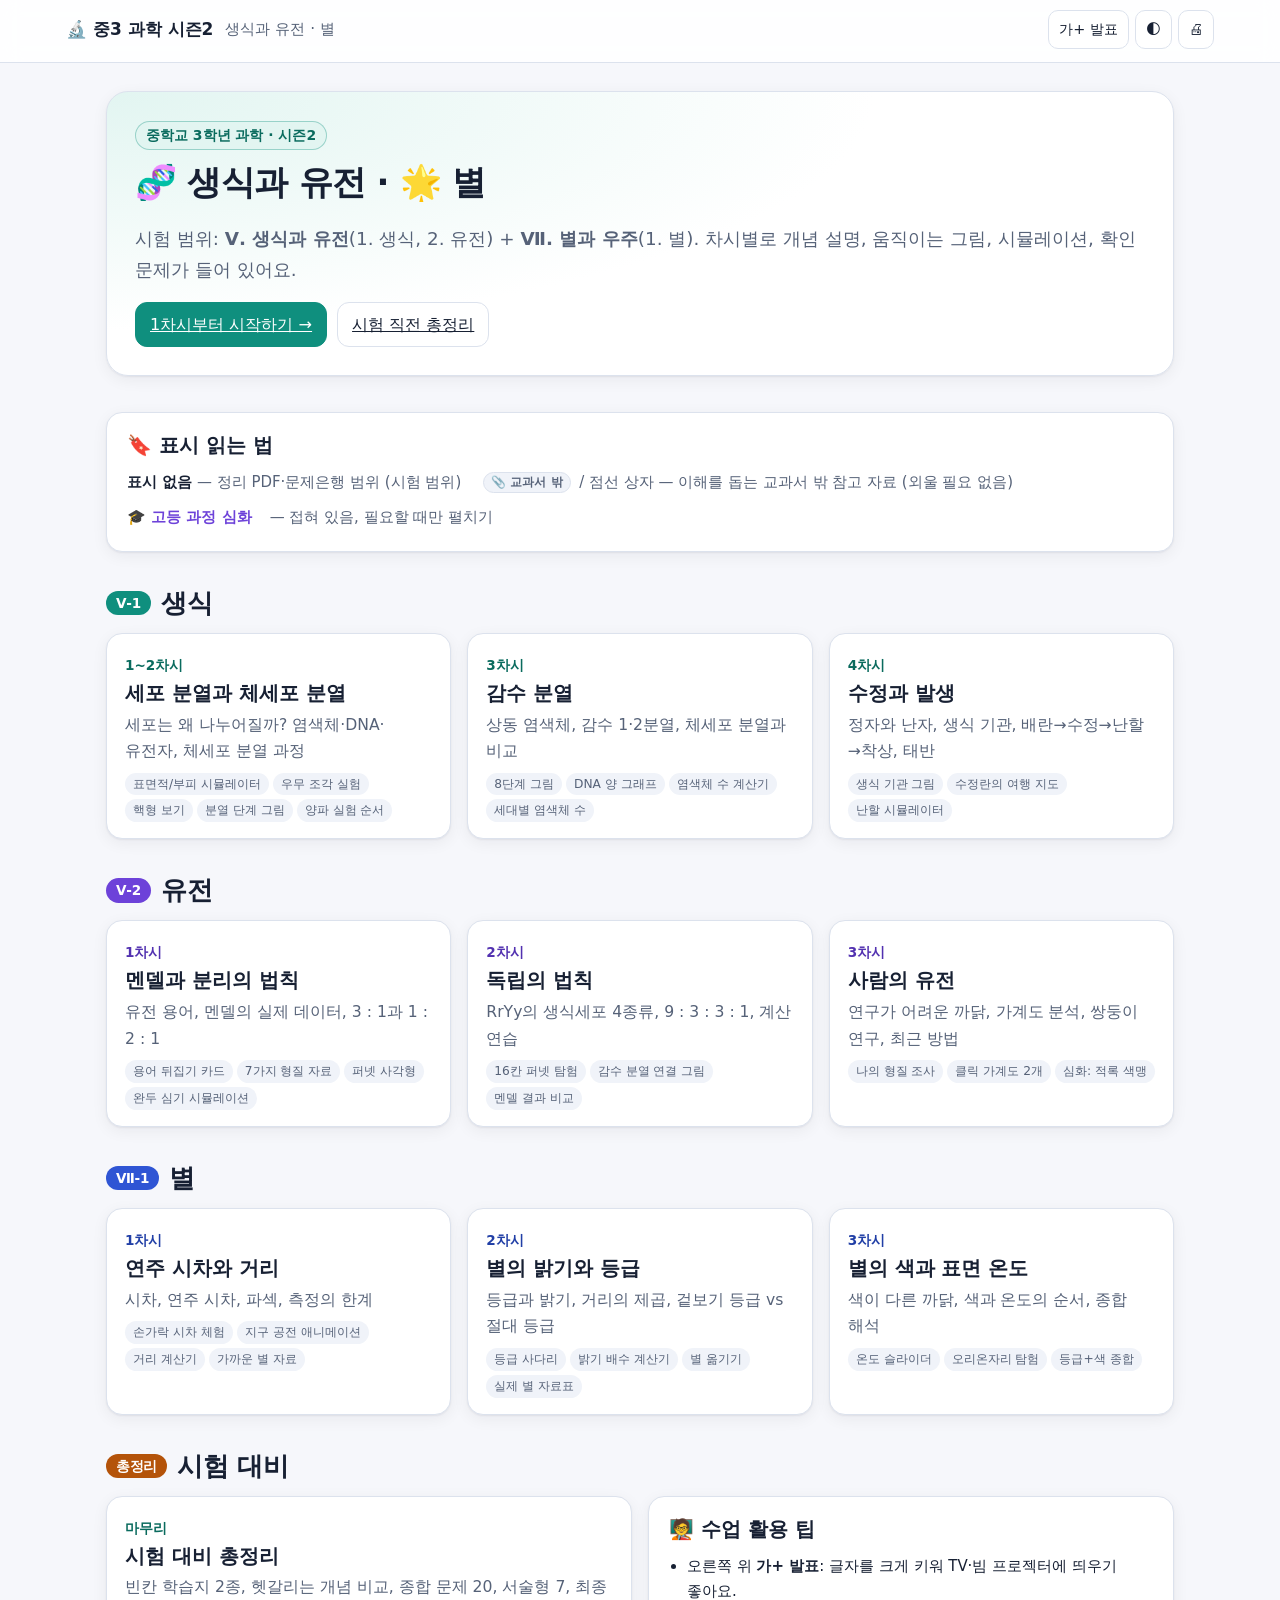
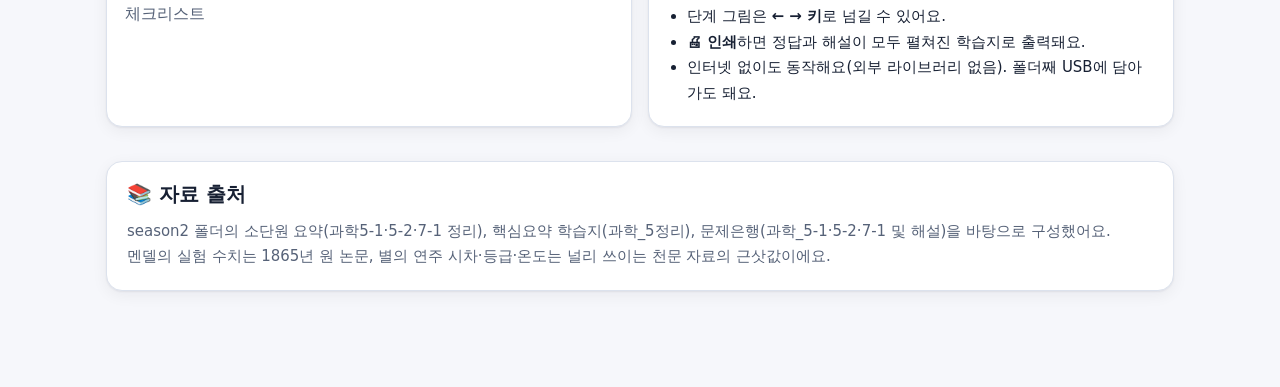
==== index.html @ 9b094c7b "중3 과학 시즌2 수업 자료: 생식과 유전, 별 Co-Authored-By: Claude Opus 5.5 <noreply@anthropic.com>" ====
<!doctype html>
<html lang="ko">
<head>
<meta charset="utf-8">
<meta name="viewport" content="width=device-width, initial-scale=1">
<title>중3 과학 시즌2</title>
<link rel="stylesheet" href="assets/style.css">
<script src="assets/common.js"></script>
<style>
  .hub { max-width: 1100px; margin: 0 auto; padding: 28px 16px 80px; }
  .unit-block { margin-bottom: 34px; }
  .unit-block > h2 { display: flex; align-items: center; gap: 10px; }
  .unit-block > h2 .tag { font-size: .8rem; padding: 3px 10px; border-radius: 99px; color: #fff; }
  .g-repro .unit-card .n { color: #0a6b5e; } .g-repro .tag { background: #0f8f7e; }
  .g-gene .unit-card .n { color: #5231b0; } .g-gene .tag { background: #6d42d9; }
  .g-star .unit-card .n { color: #213fa6; } .g-star .tag { background: #2f55d4; }
  .g-rev .tag { background: #b45309; }
  .unit-card .acts { margin-top: 8px; display: flex; flex-wrap: wrap; gap: 4px; }
  .unit-card .acts span { font-size: .72rem; padding: 1px 8px; border-radius: 99px; background: var(--surface-2); color: var(--muted); }
</style>
</head>
<body class="unit-repro">
<div class="hub">

<div class="hero">
  <span class="unit">중학교 3학년 과학 · 시즌2</span>
  <h1>🧬 생식과 유전 · 🌟 별</h1>
  <p class="lead">시험 범위: <b>Ⅴ. 생식과 유전</b>(1. 생식, 2. 유전) + <b>Ⅶ. 별과 우주</b>(1. 별). 차시별로 개념 설명, 움직이는 그림, 시뮬레이션, 확인 문제가 들어 있어요.</p>
  <div class="row">
    <a class="btn primary" href="01-cell-division.html">1차시부터 시작하기 →</a>
    <a class="btn" href="10-review.html">시험 직전 총정리</a>
  </div>
</div>

<div class="card" style="margin-bottom:34px">
  <h3>🔖 표시 읽는 법</h3>
  <div class="mark-legend">
    <span><b style="color:var(--text)">표시 없음</b> — 정리 PDF·문제은행 범위 (시험 범위)</span>
    <span><span class="xtag"></span> / 점선 상자 — 이해를 돕는 교과서 밖 참고 자료 (외울 필요 없음)</span>
    <span style="color:var(--violet);font-weight:700">🎓 고등 과정 심화</span> — 접혀 있음, 필요할 때만 펼치기
  </div>
</div>

<div class="unit-block g-repro">
  <h2><span class="tag">Ⅴ-1</span> 생식</h2>
  <div class="grid-3">
    <a class="unit-card" href="01-cell-division.html"><span class="n">1~2차시</span><h3>세포 분열과 체세포 분열</h3><p>세포는 왜 나누어질까? 염색체·DNA·유전자, 체세포 분열 과정</p><div class="acts"><span>표면적/부피 시뮬레이터</span><span>우무 조각 실험</span><span>핵형 보기</span><span>분열 단계 그림</span><span>양파 실험 순서</span></div></a>
    <a class="unit-card" href="02-meiosis.html"><span class="n">3차시</span><h3>감수 분열</h3><p>상동 염색체, 감수 1·2분열, 체세포 분열과 비교</p><div class="acts"><span>8단계 그림</span><span>DNA 양 그래프</span><span>염색체 수 계산기</span><span>세대별 염색체 수</span></div></a>
    <a class="unit-card" href="03-development.html"><span class="n">4차시</span><h3>수정과 발생</h3><p>정자와 난자, 생식 기관, 배란→수정→난할→착상, 태반</p><div class="acts"><span>생식 기관 그림</span><span>수정란의 여행 지도</span><span>난할 시뮬레이터</span></div></a>
  </div>
</div>

<div class="unit-block g-gene">
  <h2><span class="tag">Ⅴ-2</span> 유전</h2>
  <div class="grid-3">
    <a class="unit-card" href="04-mendel.html"><span class="n">1차시</span><h3>멘델과 분리의 법칙</h3><p>유전 용어, 멘델의 실제 데이터, 3 : 1과 1 : 2 : 1</p><div class="acts"><span>용어 뒤집기 카드</span><span>7가지 형질 자료</span><span>퍼넷 사각형</span><span>완두 심기 시뮬레이션</span></div></a>
    <a class="unit-card" href="05-independent.html"><span class="n">2차시</span><h3>독립의 법칙</h3><p>RrYy의 생식세포 4종류, 9 : 3 : 3 : 1, 계산 연습</p><div class="acts"><span>16칸 퍼넷 탐험</span><span>감수 분열 연결 그림</span><span>멘델 결과 비교</span></div></a>
    <a class="unit-card" href="06-human-genetics.html"><span class="n">3차시</span><h3>사람의 유전</h3><p>연구가 어려운 까닭, 가계도 분석, 쌍둥이 연구, 최근 방법</p><div class="acts"><span>나의 형질 조사</span><span>클릭 가계도 2개</span><span>심화: 적록 색맹</span></div></a>
  </div>
</div>

<div class="unit-block g-star">
  <h2><span class="tag">Ⅶ-1</span> 별</h2>
  <div class="grid-3">
    <a class="unit-card" href="07-parallax.html"><span class="n">1차시</span><h3>연주 시차와 거리</h3><p>시차, 연주 시차, 파섹, 측정의 한계</p><div class="acts"><span>손가락 시차 체험</span><span>지구 공전 애니메이션</span><span>거리 계산기</span><span>가까운 별 자료</span></div></a>
    <a class="unit-card" href="08-magnitude.html"><span class="n">2차시</span><h3>별의 밝기와 등급</h3><p>등급과 밝기, 거리의 제곱, 겉보기 등급 vs 절대 등급</p><div class="acts"><span>등급 사다리</span><span>밝기 배수 계산기</span><span>별 옮기기</span><span>실제 별 자료표</span></div></a>
    <a class="unit-card" href="09-star-color.html"><span class="n">3차시</span><h3>별의 색과 표면 온도</h3><p>색이 다른 까닭, 색과 온도의 순서, 종합 해석</p><div class="acts"><span>온도 슬라이더</span><span>오리온자리 탐험</span><span>등급+색 종합</span></div></a>
  </div>
</div>

<div class="unit-block g-rev">
  <h2><span class="tag">총정리</span> 시험 대비</h2>
  <div class="grid-2">
    <a class="unit-card" href="10-review.html"><span class="n">마무리</span><h3>시험 대비 총정리</h3><p>빈칸 학습지 2종, 헷갈리는 개념 비교, 종합 문제 20, 서술형 7, 최종 체크리스트</p></a>
    <div class="card" style="margin:0">
      <h3>🧑‍🏫 수업 활용 팁</h3>
      <ul class="small" style="margin:0;padding-left:1.2em">
        <li>오른쪽 위 <b>가+ 발표</b>: 글자를 크게 키워 TV·빔 프로젝터에 띄우기 좋아요.</li>
        <li>단계 그림은 <b>← → 키</b>로 넘길 수 있어요.</li>
        <li><b>🖨 인쇄</b>하면 정답과 해설이 모두 펼쳐진 학습지로 출력돼요.</li>
        <li>인터넷 없이도 동작해요(외부 라이브러리 없음). 폴더째 USB에 담아 가도 돼요.</li>
      </ul>
    </div>
  </div>
</div>

<div class="card">
  <h3>📚 자료 출처</h3>
  <p class="small muted" style="margin:0">season2 폴더의 소단원 요약(과학5-1·5-2·7-1 정리), 핵심요약 학습지(과학_5정리), 문제은행(과학_5-1·5-2·7-1 및 해설)을 바탕으로 구성했어요. 멘델의 실험 수치는 1865년 원 논문, 별의 연주 시차·등급·온도는 널리 쓰이는 천문 자료의 근삿값이에요.</p>
</div>

</div>
<script>
  document.querySelectorAll(".unit-card[href]").forEach(function (a) {
    if (S2.store.get("s2-visited-" + a.getAttribute("href")) === "1") {
      var d = document.createElement("span"); d.className = "done"; d.textContent = "✓ 봤어요"; a.appendChild(d);
    }
  });
</script>
</body>
</html>
---- assets/style.css ----
/* 중3 과학 시즌2 수업 자료 공용 스타일 */
:root {
  --bg: #f6f7fb;
  --surface: #ffffff;
  --surface-2: #f0f3f9;
  --surface-3: #e6ebf4;
  --text: #172033;
  --muted: #566278;
  --border: #dce2ed;
  --accent: #0f8f7e;
  --accent-soft: #e2f5f1;
  --accent-ink: #0a6b5e;
  --warn: #b45309;
  --warn-soft: #fff4e0;
  --ok: #15803d;
  --ok-soft: #e5f6ea;
  --bad: #be123c;
  --bad-soft: #fde8ee;
  --info: #2554c7;
  --info-soft: #e7eefc;
  --violet: #6d42d9;
  --violet-soft: #efe9fd;
  --shadow: 0 1px 2px rgba(16, 24, 40, .06), 0 4px 16px rgba(16, 24, 40, .06);
  --radius: 16px;
  --on-accent: #ffffff;
  --font: "Pretendard", "Apple SD Gothic Neo", "Malgun Gothic", "Noto Sans KR", system-ui, sans-serif;
  --mono: "SF Mono", "D2Coding", Menlo, Consolas, monospace;
  --fs: 17px;
  color-scheme: light;
}
body.unit-repro { --accent: #0f8f7e; --accent-soft: #e2f5f1; --accent-ink: #0a6b5e; }
body.unit-gene  { --accent: #6d42d9; --accent-soft: #efe9fd; --accent-ink: #5231b0; }
body.unit-star  { --accent: #2f55d4; --accent-soft: #e6ecfd; --accent-ink: #213fa6; }

@media (prefers-color-scheme: dark) {
  :root:not([data-theme="light"]) {
    --bg: #0e131d; --surface: #161d2b; --surface-2: #1c2536; --surface-3: #253048;
    --text: #e8edf6; --muted: #a2adc2; --border: #2c3850;
    --warn: #fbbf24; --warn-soft: #3a2c10; --ok: #4ade80; --ok-soft: #12301f;
    --bad: #fb7185; --bad-soft: #3a1520; --info: #8fb0ff; --info-soft: #1a2747;
    --violet: #b69cff; --violet-soft: #2a2145;
    --shadow: 0 1px 2px rgba(0,0,0,.3), 0 6px 20px rgba(0,0,0,.25);
    --on-accent: #0b1220;
    color-scheme: dark;
  }
  :root:not([data-theme="light"]) body.unit-repro { --accent: #34d3bd; --accent-soft: #10302c; --accent-ink: #7eeadb; }
  :root:not([data-theme="light"]) body.unit-gene  { --accent: #a98bff; --accent-soft: #261d42; --accent-ink: #cbb9ff; }
  :root:not([data-theme="light"]) body.unit-star  { --accent: #7c9bff; --accent-soft: #1a2448; --accent-ink: #b3c5ff; }
}
:root[data-theme="dark"] {
  --bg: #0e131d; --surface: #161d2b; --surface-2: #1c2536; --surface-3: #253048;
  --text: #e8edf6; --muted: #a2adc2; --border: #2c3850;
  --warn: #fbbf24; --warn-soft: #3a2c10; --ok: #4ade80; --ok-soft: #12301f;
  --bad: #fb7185; --bad-soft: #3a1520; --info: #8fb0ff; --info-soft: #1a2747;
  --violet: #b69cff; --violet-soft: #2a2145;
  --shadow: 0 1px 2px rgba(0,0,0,.3), 0 6px 20px rgba(0,0,0,.25);
    --on-accent: #0b1220;
  color-scheme: dark;
}
:root[data-theme="dark"] body.unit-repro { --accent: #34d3bd; --accent-soft: #10302c; --accent-ink: #7eeadb; }
:root[data-theme="dark"] body.unit-gene  { --accent: #a98bff; --accent-soft: #261d42; --accent-ink: #cbb9ff; }
:root[data-theme="dark"] body.unit-star  { --accent: #7c9bff; --accent-soft: #1a2448; --accent-ink: #b3c5ff; }

* { box-sizing: border-box; }
html { font-size: var(--fs); scroll-behavior: smooth; scroll-padding-top: 72px; }
body {
  margin: 0; background: var(--bg); color: var(--text);
  font-family: var(--font); line-height: 1.7; word-break: keep-all; overflow-wrap: anywhere;
}
html.big { --fs: 21px; }
a { color: var(--accent-ink); }
img, svg { max-width: 100%; }
h1, h2, h3, h4 { line-height: 1.35; margin: 0 0 .5em; }
h1 { font-size: 2rem; letter-spacing: -.02em; }
h2 { font-size: 1.5rem; letter-spacing: -.01em; }
h3 { font-size: 1.17rem; }
p { margin: 0 0 .9em; }
b, strong { font-weight: 700; }
.hl { background: linear-gradient(transparent 55%, color-mix(in srgb, var(--accent) 28%, transparent) 55%); padding: 0 .1em; }
.mono { font-family: var(--mono); }
.muted { color: var(--muted); }
.small { font-size: .88rem; }
.center { text-align: center; }

/* ---------- top bar ---------- */
.topbar {
  position: sticky; top: 0; z-index: 50;
  background: color-mix(in srgb, var(--surface) 88%, transparent);
  backdrop-filter: blur(10px); -webkit-backdrop-filter: blur(10px);
  border-bottom: 1px solid var(--border);
}
.topbar .inner { max-width: 1180px; margin: 0 auto; padding: 10px 16px; display: flex; gap: 12px; align-items: center; }
.topbar .home { font-weight: 800; text-decoration: none; color: var(--text); white-space: nowrap; }
.topbar .crumb { color: var(--muted); font-size: .9rem; white-space: nowrap; overflow: hidden; text-overflow: ellipsis; min-width: 0; }
.topbar .spacer { flex: 1; }
.topbar .tools { display: flex; gap: 6px; }
.icon-btn {
  border: 1px solid var(--border); background: var(--surface); color: var(--text);
  border-radius: 10px; padding: 6px 10px; font: inherit; font-size: .85rem; cursor: pointer; white-space: nowrap;
}
.icon-btn:hover { background: var(--surface-2); }
.progress-bar { height: 3px; background: var(--accent); width: 0; transition: width .1s linear; }

/* ---------- layout ---------- */
.wrap { max-width: 1180px; margin: 0 auto; padding: 0 16px; }
.page { display: grid; grid-template-columns: 220px minmax(0, 1fr); gap: 32px; padding: 28px 16px 80px; max-width: 1180px; margin: 0 auto; }
.toc { position: sticky; top: 76px; align-self: start; font-size: .88rem; max-height: calc(100vh - 100px); overflow: auto; }
.toc b { display: block; margin-bottom: 8px; color: var(--muted); font-size: .8rem; letter-spacing: .04em; }
.toc a { display: block; padding: 6px 10px; border-radius: 8px; text-decoration: none; color: var(--muted); border-left: 3px solid transparent; }
.toc a:hover { background: var(--surface-2); color: var(--text); }
.toc a.on { color: var(--accent-ink); border-left-color: var(--accent); background: var(--accent-soft); font-weight: 700; }
main { min-width: 0; }
section.block { margin: 0 0 44px; }
section.block > h2 { display: flex; align-items: center; gap: 10px; }
section.block > h2 .num {
  display: inline-grid; place-items: center; min-width: 34px; height: 34px; border-radius: 10px;
  background: var(--accent); color: var(--on-accent); font-size: 1rem;
}
@media (max-width: 900px) {
  .page { grid-template-columns: 1fr; gap: 0; padding-top: 18px; }
  .toc { display: none; }
  h1 { font-size: 1.6rem; }
  h2 { font-size: 1.3rem; }
}

/* ---------- hero ---------- */
.hero {
  border-radius: 22px; padding: 28px; margin-bottom: 36px;
  background: radial-gradient(120% 140% at 0% 0%, var(--accent-soft), var(--surface) 60%);
  border: 1px solid var(--border); box-shadow: var(--shadow);
}
.hero .unit { display: inline-block; font-size: .82rem; font-weight: 700; color: var(--accent-ink); background: var(--accent-soft); border: 1px solid color-mix(in srgb, var(--accent) 35%, transparent); padding: 2px 10px; border-radius: 99px; margin-bottom: 10px; }
.hero p.lead { font-size: 1.08rem; color: var(--muted); margin-bottom: 16px; }
.goals { display: grid; gap: 8px; margin: 0; padding: 0; list-style: none; }
.goals li { padding-left: 30px; position: relative; }
.goals li::before { content: "🎯"; position: absolute; left: 0; }

/* ---------- cards & callouts ---------- */
.card { background: var(--surface); border: 1px solid var(--border); border-radius: var(--radius); padding: 20px; box-shadow: var(--shadow); margin-bottom: 16px; }
.card > h3:first-child, .card > h4:first-child { margin-top: 0; }
.grid-2 { display: grid; grid-template-columns: repeat(2, minmax(0, 1fr)); gap: 16px; }
.grid-3 { display: grid; grid-template-columns: repeat(3, minmax(0, 1fr)); gap: 16px; }
.grid-4 { display: grid; grid-template-columns: repeat(4, minmax(0, 1fr)); gap: 12px; }
@media (max-width: 760px) { .grid-2, .grid-3 { grid-template-columns: 1fr; } .grid-4 { grid-template-columns: repeat(2, minmax(0, 1fr)); } }
.grid-2 > .card, .grid-3 > .card, .grid-4 > .card { margin-bottom: 0; }

.callout { border-radius: 14px; padding: 14px 16px 14px 52px; position: relative; margin: 14px 0; border: 1px solid transparent; }
.callout::before { position: absolute; left: 16px; top: 13px; font-size: 1.25rem; }
.callout > :last-child { margin-bottom: 0; }
.callout .t { font-weight: 800; display: block; margin-bottom: 2px; }
.callout.analogy { background: var(--info-soft); border-color: color-mix(in srgb, var(--info) 25%, transparent); }
.callout.analogy::before { content: "💡"; }
.callout.exam { background: var(--warn-soft); border-color: color-mix(in srgb, var(--warn) 30%, transparent); }
.callout.exam::before { content: "✅"; }
.callout.trap { background: var(--bad-soft); border-color: color-mix(in srgb, var(--bad) 30%, transparent); }
.callout.trap::before { content: "⚠️"; }
.callout.fun { background: var(--violet-soft); border-color: color-mix(in srgb, var(--violet) 30%, transparent); }
.callout.fun::before { content: "🔭"; }
.callout.think { background: var(--accent-soft); border-color: color-mix(in srgb, var(--accent) 30%, transparent); }
.callout.think::before { content: "🤔"; }
.callout.teacher { background: var(--surface-2); border: 1px dashed var(--border); }
.callout.teacher::before { content: "🧑‍🏫"; }

/* ---------- tables ---------- */
.table-wrap { overflow-x: auto; margin: 12px 0 16px; border-radius: 12px; border: 1px solid var(--border); }
table.data { border-collapse: collapse; width: 100%; background: var(--surface); font-size: .95rem; }
table.data th, table.data td { padding: 10px 12px; border-bottom: 1px solid var(--border); text-align: left; vertical-align: top; }
table.data thead th { background: var(--surface-2); font-weight: 700; white-space: nowrap; }
table.data tr:last-child td { border-bottom: 0; }
table.data td.num, table.data th.num { text-align: right; font-variant-numeric: tabular-nums; }
table.data.center-all th, table.data.center-all td { text-align: center; }
table.data tr.em td { background: var(--accent-soft); }

/* ---------- buttons, inputs ---------- */
.btn {
  display: inline-flex; align-items: center; gap: 6px; border: 1px solid var(--border);
  background: var(--surface); color: var(--text); border-radius: 12px; padding: 8px 14px;
  font: inherit; font-size: .95rem; cursor: pointer; transition: background .15s, transform .05s;
}
.btn:hover { background: var(--surface-2); }
.btn:active { transform: translateY(1px); }
.btn.primary { background: var(--accent); border-color: var(--accent); color: var(--on-accent); }
.btn.primary:hover { filter: brightness(1.07); }
.btn[disabled] { opacity: .45; cursor: default; }
:focus-visible { outline: 2px solid var(--accent); outline-offset: 2px; }
.row { display: flex; gap: 10px; flex-wrap: wrap; align-items: center; }
label.field { display: grid; gap: 4px; font-size: .9rem; color: var(--muted); }
input[type="number"], input[type="text"], select {
  font: inherit; color: var(--text); background: var(--surface); border: 1px solid var(--border);
  border-radius: 10px; padding: 8px 10px; min-width: 0;
}
input[type="range"] { width: 100%; accent-color: var(--accent); }
.chip { display: inline-block; padding: 2px 10px; border-radius: 99px; font-size: .82rem; background: var(--surface-2); border: 1px solid var(--border); }
.chip.acc { background: var(--accent-soft); color: var(--accent-ink); border-color: transparent; font-weight: 700; }
.kbd { font-family: var(--mono); background: var(--surface-2); border: 1px solid var(--border); border-radius: 6px; padding: 0 6px; font-size: .9em; }
.big-num { font-size: 2rem; font-weight: 800; font-variant-numeric: tabular-nums; color: var(--accent-ink); line-height: 1.2; }
.stat { background: var(--surface-2); border-radius: 12px; padding: 12px 14px; }
.stat .lbl { font-size: .82rem; color: var(--muted); }

/* ---------- reveal ---------- */
.reveal-btn { margin-top: 6px; }
.answer { display: none; margin-top: 10px; padding: 12px 14px; border-radius: 12px; background: var(--ok-soft); border: 1px solid color-mix(in srgb, var(--ok) 30%, transparent); }
.answer.show { display: block; animation: pop .22s ease; }
.blank {
  display: inline-block; min-width: 4.5em; padding: 0 .5em; border-bottom: 2px solid var(--accent);
  color: transparent; cursor: pointer; border-radius: 4px; background: var(--surface-2); text-align: center; transition: color .2s, background .2s;
  user-select: none;
}
.blank::after { content: attr(data-n); color: var(--muted); font-size: .8em; }
.blank.open { color: var(--accent-ink); background: var(--accent-soft); font-weight: 700; }
.blank.open::after { content: ""; }

/* ---------- stepper (단계별 그림) ---------- */
.stepper { background: var(--surface); border: 1px solid var(--border); border-radius: var(--radius); box-shadow: var(--shadow); overflow: hidden; margin-bottom: 16px; }
.stepper .tabs { display: flex; overflow-x: auto; border-bottom: 1px solid var(--border); background: var(--surface-2); }
.stepper .tabs button { flex: 1 0 auto; border: 0; background: none; font: inherit; font-size: .92rem; padding: 10px 14px; cursor: pointer; color: var(--muted); border-bottom: 3px solid transparent; }
.stepper .tabs button.on { color: var(--accent-ink); border-bottom-color: var(--accent); font-weight: 700; background: var(--surface); }
.stepper .stage { display: grid; grid-template-columns: minmax(0, 1.1fr) minmax(0, 1fr); gap: 20px; padding: 20px; align-items: center; }
.stepper .stage svg { width: 100%; height: auto; display: block; }
.stepper .desc h3 { margin-top: 0; }
.stepper .ctrl { display: flex; justify-content: space-between; padding: 0 20px 18px; gap: 8px; }
@media (max-width: 760px) { .stepper .stage { grid-template-columns: 1fr; } }

/* ---------- flip cards ---------- */
.flip { perspective: 900px; cursor: pointer; min-height: 130px; }
.flip .in { position: relative; width: 100%; height: 100%; min-height: 130px; transition: transform .45s; transform-style: preserve-3d; }
.flip.on .in { transform: rotateY(180deg); }
.flip .f, .flip .b { position: absolute; inset: 0; backface-visibility: hidden; -webkit-backface-visibility: hidden; border-radius: 14px; padding: 14px; display: grid; place-items: center; text-align: center; border: 1px solid var(--border); }
.flip .f { background: var(--surface); box-shadow: var(--shadow); font-weight: 800; font-size: 1.2rem; }
.flip .f small { display: block; font-weight: 400; font-size: .78rem; color: var(--muted); }
.flip .b { background: var(--accent-soft); transform: rotateY(180deg); font-size: .93rem; }

/* ---------- quiz ---------- */
.quiz { display: grid; gap: 14px; }
.q { background: var(--surface); border: 1px solid var(--border); border-radius: var(--radius); padding: 18px; box-shadow: var(--shadow); }
.q .qh { display: flex; gap: 10px; align-items: baseline; margin-bottom: 10px; }
.q .qn { flex: none; font-weight: 800; color: var(--accent-ink); }
.q .qt { font-weight: 600; }
.q .tag { font-size: .75rem; padding: 1px 8px; border-radius: 99px; background: var(--surface-2); color: var(--muted); margin-left: 6px; font-weight: 400; white-space: nowrap; }
.q .opts { display: grid; gap: 8px; }
.q .opt { text-align: left; border: 1px solid var(--border); background: var(--surface); border-radius: 12px; padding: 10px 14px; font: inherit; color: inherit; cursor: pointer; }
.q .opt:hover:not([disabled]) { background: var(--surface-2); }
.q .opt.right { background: var(--ok-soft); border-color: var(--ok); font-weight: 700; }
.q .opt.wrong { background: var(--bad-soft); border-color: var(--bad); }
.q .opt[disabled] { cursor: default; }
.q .ox { display: flex; gap: 10px; }
.q .ox .opt { flex: 1; text-align: center; font-size: 1.4rem; font-weight: 800; }
.q .fb { margin-top: 12px; padding: 12px 14px; border-radius: 12px; display: none; }
.q .fb.show { display: block; animation: pop .22s ease; }
.q .fb.ok { background: var(--ok-soft); }
.q .fb.no { background: var(--bad-soft); }
.q .short { display: flex; gap: 8px; flex-wrap: wrap; }
.q .short input { flex: 1; min-width: 160px; }
.q .figure { margin: 0 0 10px; }
.score-box { position: sticky; bottom: 12px; margin-top: 16px; background: var(--surface); border: 1px solid var(--border); border-radius: 14px; padding: 10px 16px; box-shadow: var(--shadow); display: flex; justify-content: space-between; align-items: center; gap: 10px; flex-wrap: wrap; }

/* ---------- pager ---------- */
.pager { display: grid; grid-template-columns: 1fr 1fr; gap: 12px; margin-top: 48px; }
.pager a { display: block; padding: 16px; border: 1px solid var(--border); border-radius: 14px; text-decoration: none; background: var(--surface); color: var(--text); box-shadow: var(--shadow); }
.pager a:hover { border-color: var(--accent); }
.pager a small { display: block; color: var(--muted); }
.pager a.next { text-align: right; grid-column: 2; }

/* ---------- summary ---------- */
.summary { background: var(--surface); border: 2px solid var(--accent); border-radius: 18px; padding: 20px 22px; }
.summary ol { margin: 0; padding-left: 1.3em; display: grid; gap: 6px; }

/* ---------- index ---------- */
.unit-card { display: block; text-decoration: none; color: var(--text); background: var(--surface); border: 1px solid var(--border); border-radius: 16px; padding: 16px 18px; box-shadow: var(--shadow); transition: transform .15s, border-color .15s; position: relative; }
.unit-card:hover { transform: translateY(-2px); border-color: var(--accent); }
.unit-card .n { font-size: .8rem; font-weight: 800; color: var(--accent-ink); }
.unit-card h3 { margin: 2px 0 4px; }
.unit-card p { margin: 0; color: var(--muted); font-size: .92rem; }
.unit-card .done { position: absolute; right: 14px; top: 12px; font-size: .8rem; color: var(--ok); font-weight: 700; }

.legend { display: flex; flex-wrap: wrap; gap: 14px; font-size: .88rem; color: var(--muted); }
.legend i { display: inline-block; width: 12px; height: 12px; border-radius: 3px; margin-right: 5px; vertical-align: -1px; }

@keyframes pop { from { opacity: 0; transform: translateY(4px); } to { opacity: 1; transform: none; } }
@media (prefers-reduced-motion: reduce) {
  *, *::before, *::after { animation-duration: .001ms !important; transition-duration: .001ms !important; scroll-behavior: auto !important; }
}
@media print {
  .topbar, .toc, .pager, .tools, .score-box { display: none !important; }
  .page { display: block; }
  .answer, .q .fb { display: block !important; }
  .blank { color: var(--accent-ink) !important; }
  .card, .q, .stepper { box-shadow: none; break-inside: avoid; }
}

/* ---------- 교과서 밖 참고 / 고등 심화 표시 ---------- */
.extra { position: relative; border: 2px dashed color-mix(in srgb, var(--muted) 50%, transparent) !important; }
.extra::before {
  content: "📎 교과서 밖 참고"; position: absolute; top: -12px; right: 14px; z-index: 1;
  font-size: .72rem; font-weight: 700; padding: 1px 9px; border-radius: 99px;
  background: var(--surface-2); color: var(--muted); border: 1px solid var(--border);
}
.xtag { display: inline-block; font-size: .7rem; font-weight: 700; padding: 0 7px; border-radius: 99px; background: var(--surface-2); color: var(--muted); border: 1px solid var(--border); vertical-align: middle; margin: 0 4px; white-space: nowrap; line-height: 1.6; }
.xtag::before { content: "📎 교과서 밖"; }
details.adv { border: 2px dashed var(--violet); border-radius: 14px; padding: 12px 16px; margin: 14px 0; background: var(--violet-soft); }
details.adv > summary { cursor: pointer; font-weight: 800; color: var(--violet); }
details.adv[open] > summary { margin-bottom: 12px; }
details.adv > summary small { font-weight: 400; color: var(--muted); }
.mark-legend { display: flex; flex-wrap: wrap; gap: 10px 18px; align-items: center; font-size: .88rem; color: var(--muted); }
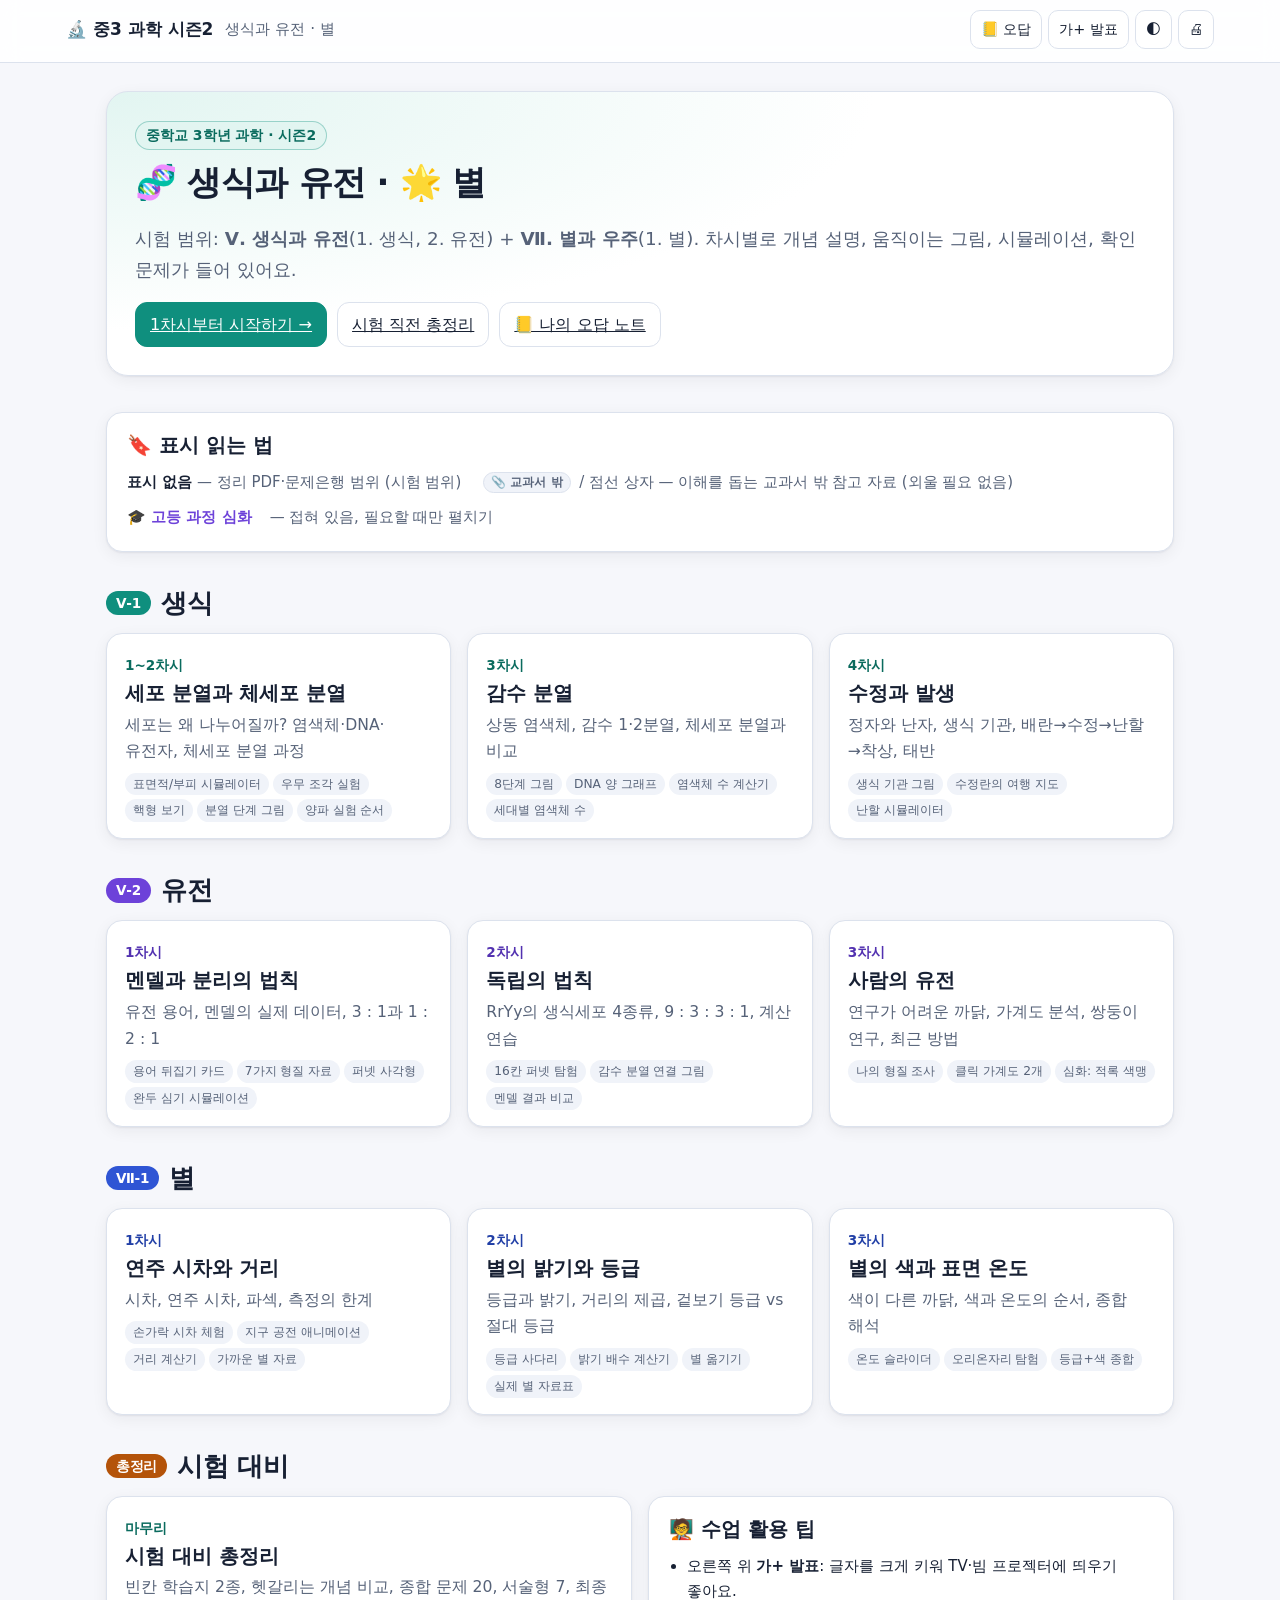
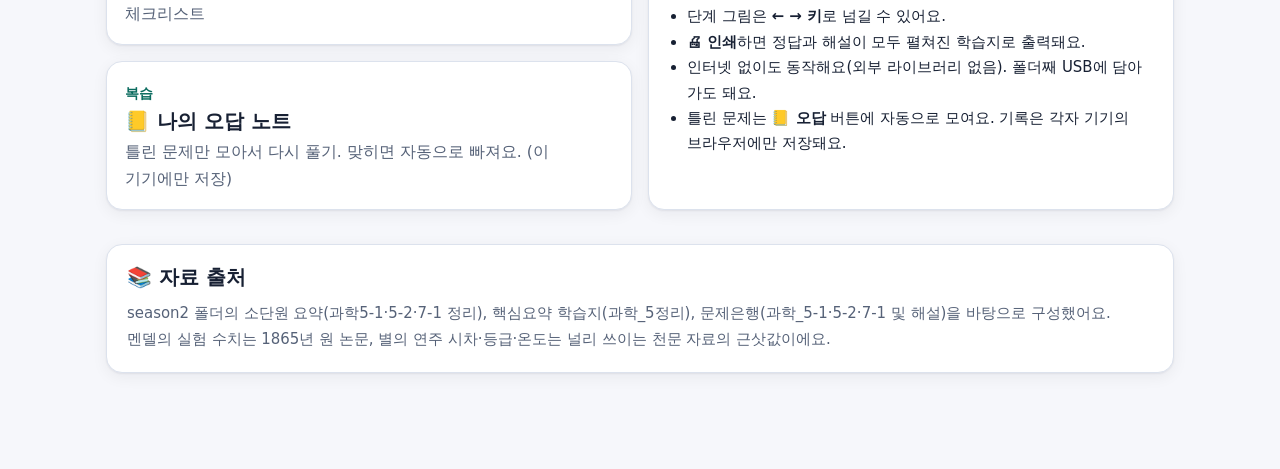
==== commit ff5bc128: "오답 노트 추가: 틀린 문제 자동 저장 및 다시 풀기 - 확인 문제에서 틀린 문제를 이 기기의 브라우저(localStorage)에 자동 저장 - 상단 바에 📒 오답 버튼과 개수 배" ====
--- a/index.html
+++ b/index.html
@@ -29,6 +29,7 @@
   <div class="row">
     <a class="btn primary" href="01-cell-division.html">1차시부터 시작하기 →</a>
     <a class="btn" href="10-review.html">시험 직전 총정리</a>
+    <a class="btn" href="wrong-notes.html">📒 나의 오답 노트</a>
   </div>
 </div>
 
@@ -71,7 +72,10 @@
 <div class="unit-block g-rev">
   <h2><span class="tag">총정리</span> 시험 대비</h2>
   <div class="grid-2">
+    <div style="display:grid;gap:16px">
     <a class="unit-card" href="10-review.html"><span class="n">마무리</span><h3>시험 대비 총정리</h3><p>빈칸 학습지 2종, 헷갈리는 개념 비교, 종합 문제 20, 서술형 7, 최종 체크리스트</p></a>
+    <a class="unit-card" href="wrong-notes.html"><span class="n">복습</span><h3>📒 나의 오답 노트</h3><p>틀린 문제만 모아서 다시 풀기. 맞히면 자동으로 빠져요. (이 기기에만 저장)</p></a>
+    </div>
     <div class="card" style="margin:0">
       <h3>🧑‍🏫 수업 활용 팁</h3>
       <ul class="small" style="margin:0;padding-left:1.2em">
@@ -79,6 +83,7 @@
         <li>단계 그림은 <b>← → 키</b>로 넘길 수 있어요.</li>
         <li><b>🖨 인쇄</b>하면 정답과 해설이 모두 펼쳐진 학습지로 출력돼요.</li>
         <li>인터넷 없이도 동작해요(외부 라이브러리 없음). 폴더째 USB에 담아 가도 돼요.</li>
+        <li>틀린 문제는 <b>📒 오답</b> 버튼에 자동으로 모여요. 기록은 각자 기기의 브라우저에만 저장돼요.</li>
       </ul>
     </div>
   </div>
--- a/assets/style.css
+++ b/assets/style.css
@@ -302,3 +302,14 @@
 details.adv[open] > summary { margin-bottom: 12px; }
 details.adv > summary small { font-weight: 400; color: var(--muted); }
 .mark-legend { display: flex; flex-wrap: wrap; gap: 10px 18px; align-items: center; font-size: .88rem; color: var(--muted); }
+
+/* ---------- 오답 노트 ---------- */
+.wn-btn { text-decoration: none; display: inline-flex; align-items: center; gap: 4px; }
+.wn-count { display: inline-grid; place-items: center; min-width: 20px; height: 20px; padding: 0 6px; border-radius: 99px; background: var(--bad); color: #fff; font-size: .72rem; font-weight: 800; }
+.q .qh .wn-del { margin-left: auto; flex: none; font-size: .78rem; padding: 3px 10px; }
+.wn-note { display: inline-block; margin-left: 4px; font-size: .82rem; color: var(--muted); }
+@media (max-width: 520px) {
+  .topbar .inner { gap: 8px; }
+  .topbar .crumb { display: none; }
+  .icon-btn { padding: 6px 8px; }
+}
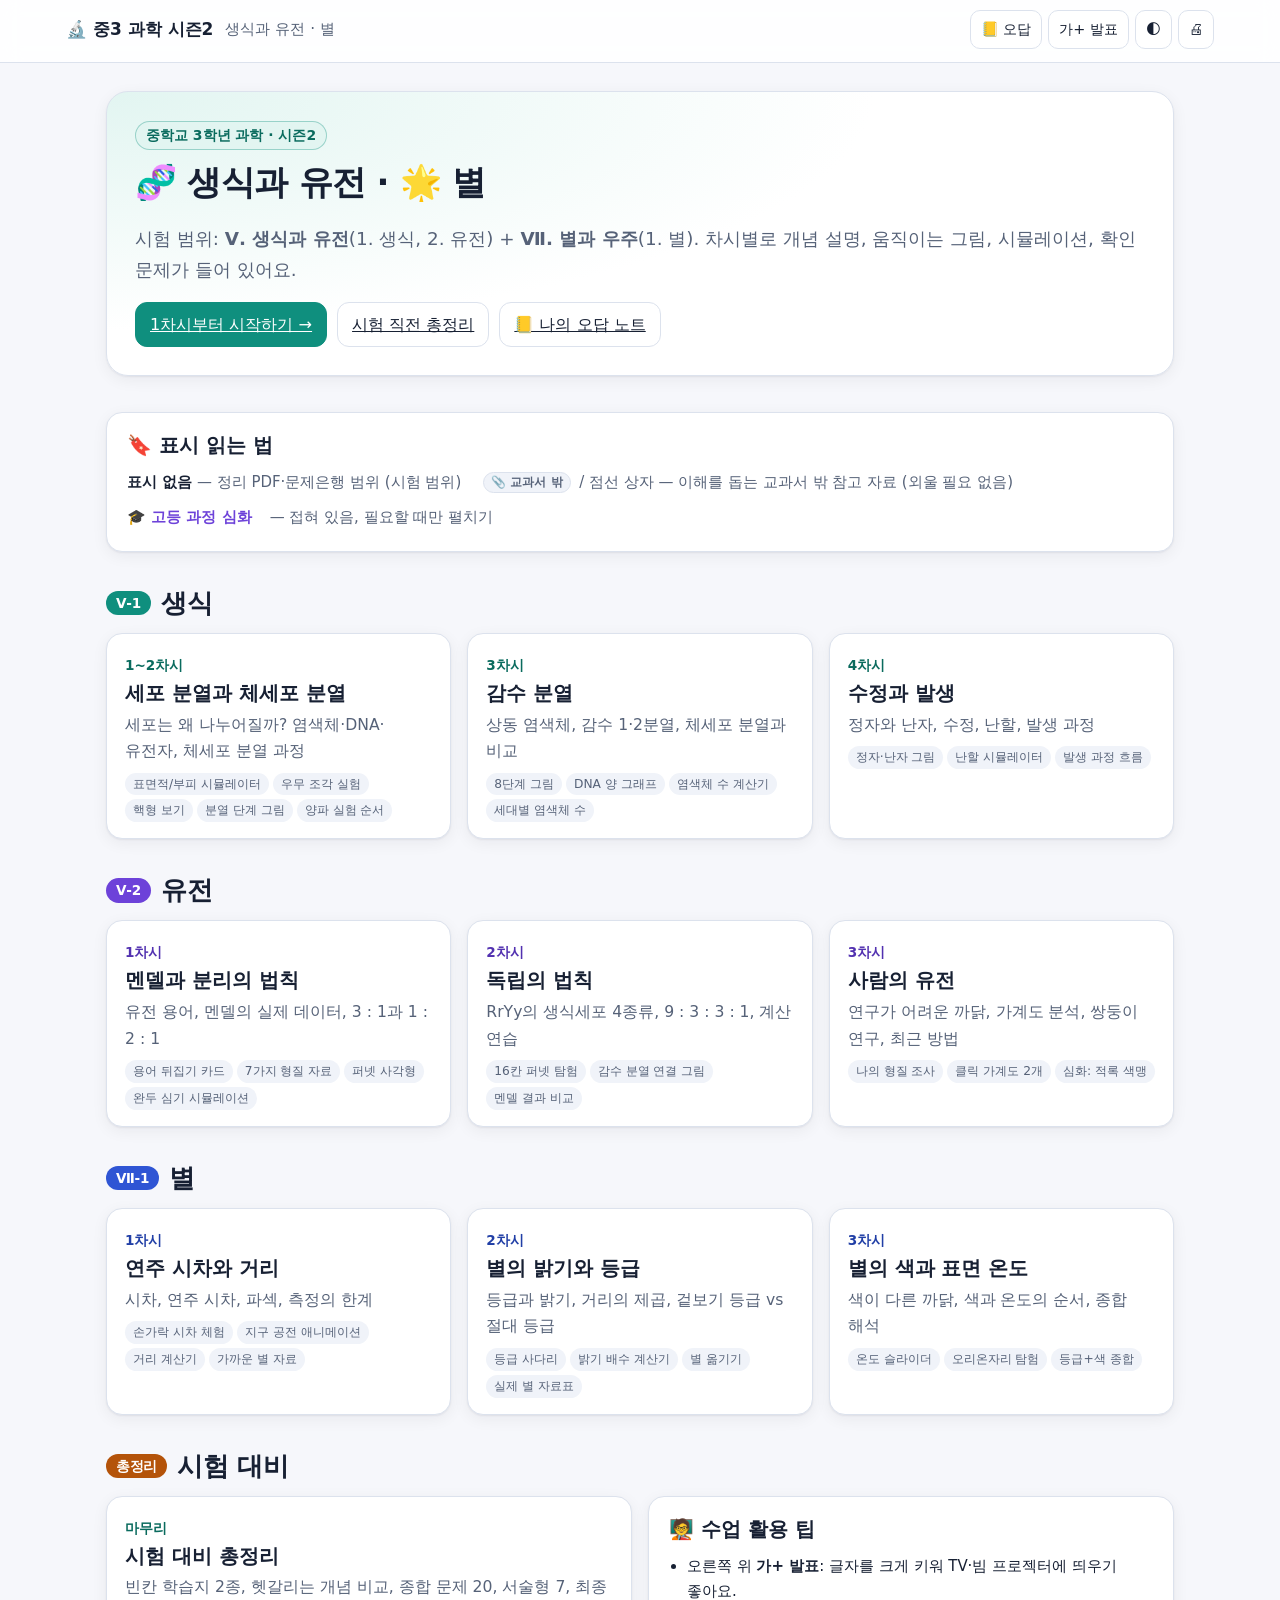
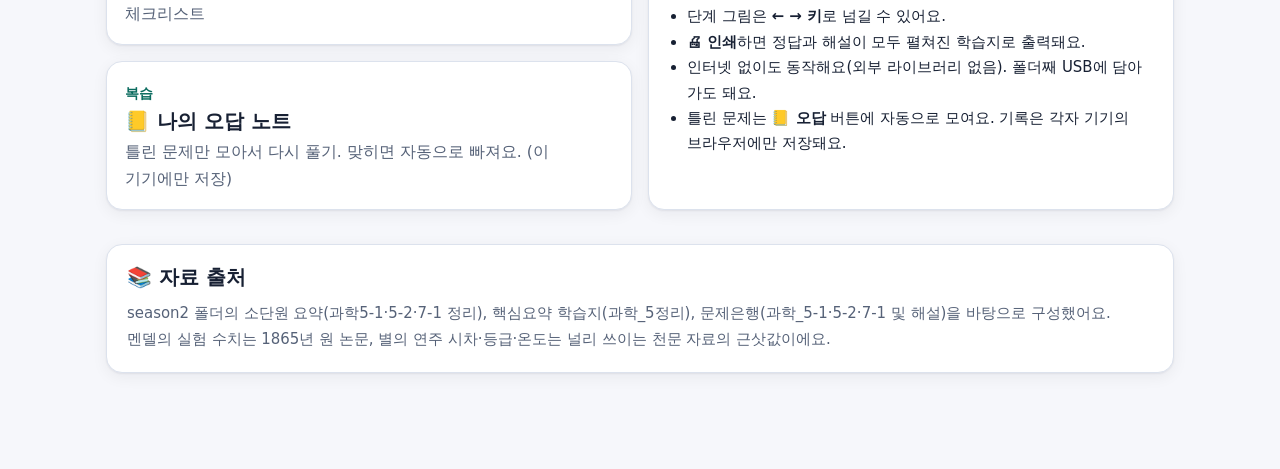
==== commit ad534780: "교과서 본문 밖인 착상·태반 관련 내용 제거 - 03: 생식 기관 그림, 배란→착상 여행 지도, 착상 후 출산·태반 섹션 삭제 - 03: 관련 퀴즈(수정 장소, 부정소, 배란·착상" ====
--- a/index.html
+++ b/index.html
@@ -47,7 +47,7 @@
   <div class="grid-3">
     <a class="unit-card" href="01-cell-division.html"><span class="n">1~2차시</span><h3>세포 분열과 체세포 분열</h3><p>세포는 왜 나누어질까? 염색체·DNA·유전자, 체세포 분열 과정</p><div class="acts"><span>표면적/부피 시뮬레이터</span><span>우무 조각 실험</span><span>핵형 보기</span><span>분열 단계 그림</span><span>양파 실험 순서</span></div></a>
     <a class="unit-card" href="02-meiosis.html"><span class="n">3차시</span><h3>감수 분열</h3><p>상동 염색체, 감수 1·2분열, 체세포 분열과 비교</p><div class="acts"><span>8단계 그림</span><span>DNA 양 그래프</span><span>염색체 수 계산기</span><span>세대별 염색체 수</span></div></a>
-    <a class="unit-card" href="03-development.html"><span class="n">4차시</span><h3>수정과 발생</h3><p>정자와 난자, 생식 기관, 배란→수정→난할→착상, 태반</p><div class="acts"><span>생식 기관 그림</span><span>수정란의 여행 지도</span><span>난할 시뮬레이터</span></div></a>
+    <a class="unit-card" href="03-development.html"><span class="n">4차시</span><h3>수정과 발생</h3><p>정자와 난자, 수정, 난할, 발생 과정</p><div class="acts"><span>정자·난자 그림</span><span>난할 시뮬레이터</span><span>발생 과정 흐름</span></div></a>
   </div>
 </div>
 
--- a/assets/style.css
+++ b/assets/style.css
@@ -313,3 +313,8 @@
   .topbar .crumb { display: none; }
   .icon-btn { padding: 6px 8px; }
 }
+@media (max-width: 520px) {
+  .score-box { padding: 8px 12px; bottom: 8px; }
+  .score-box .small.muted { display: none; }
+  .score-box .btn { padding: 6px 10px; font-size: .85rem; }
+}
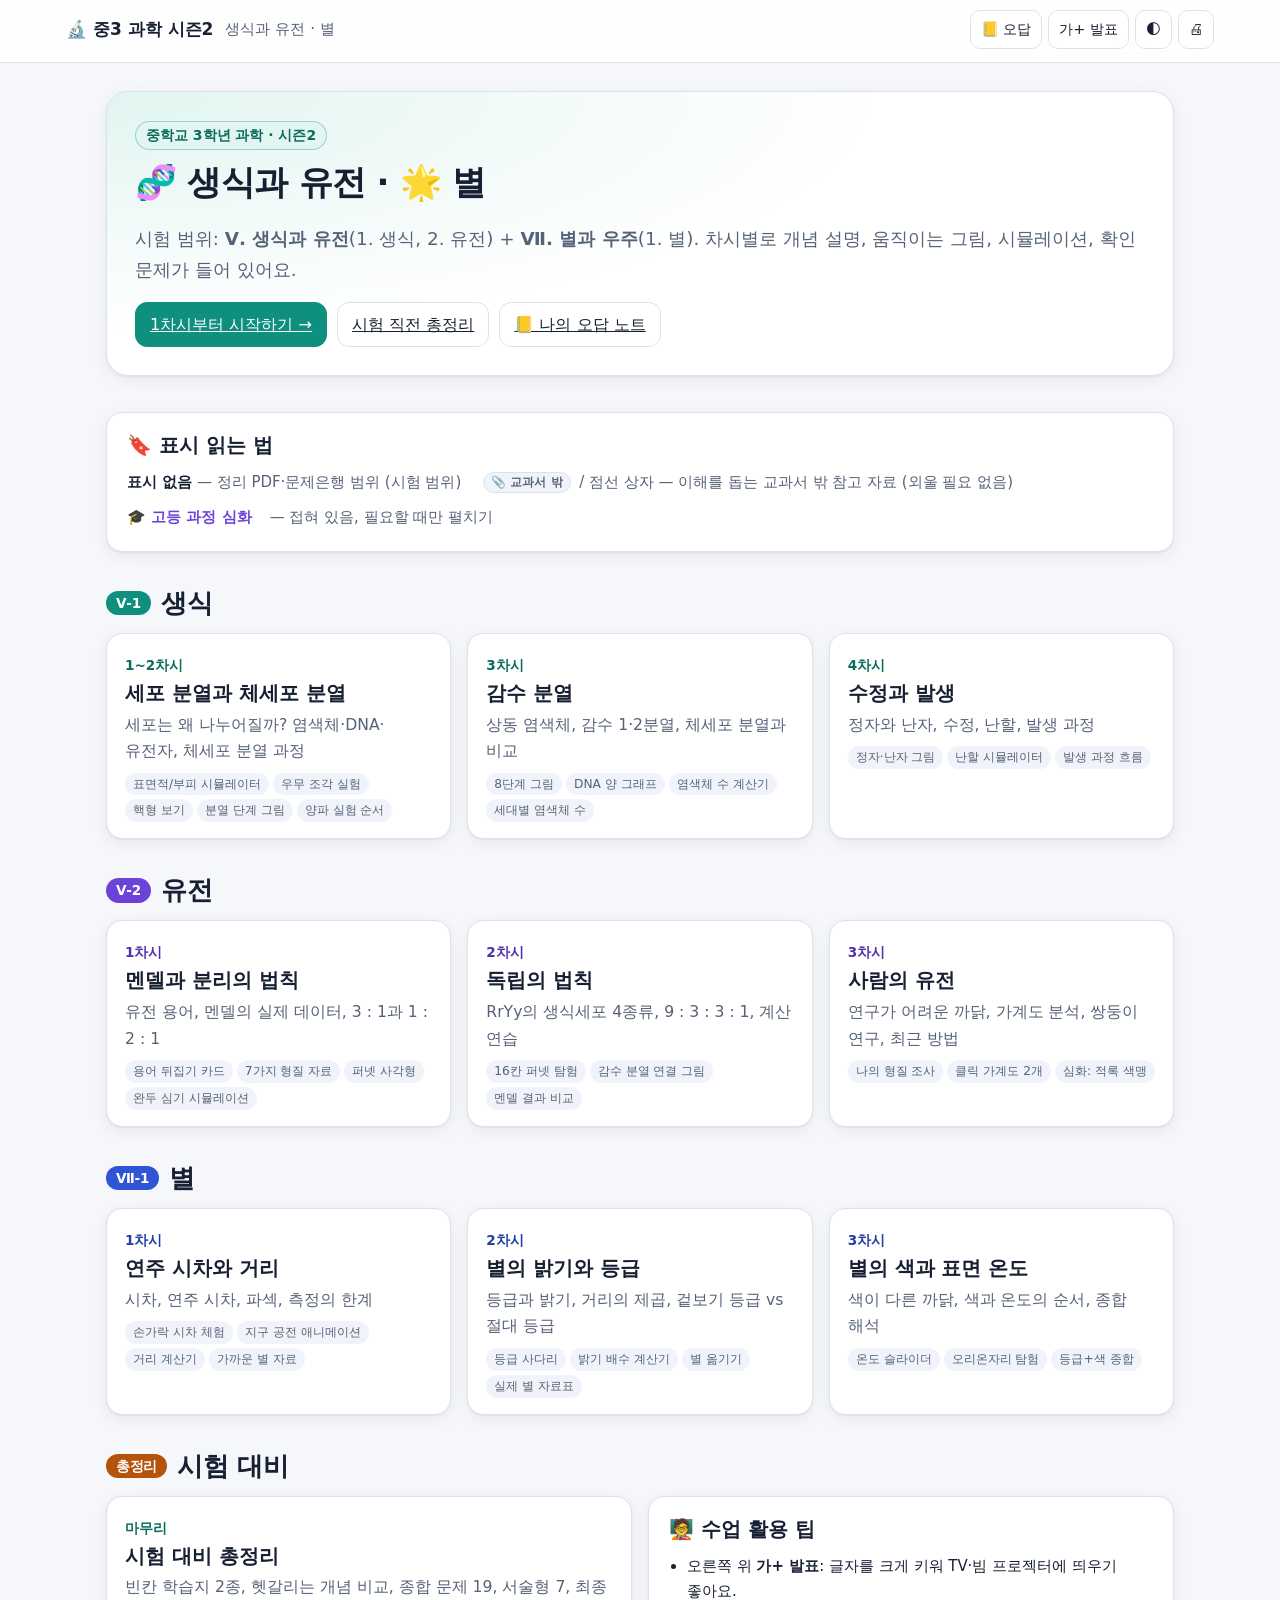
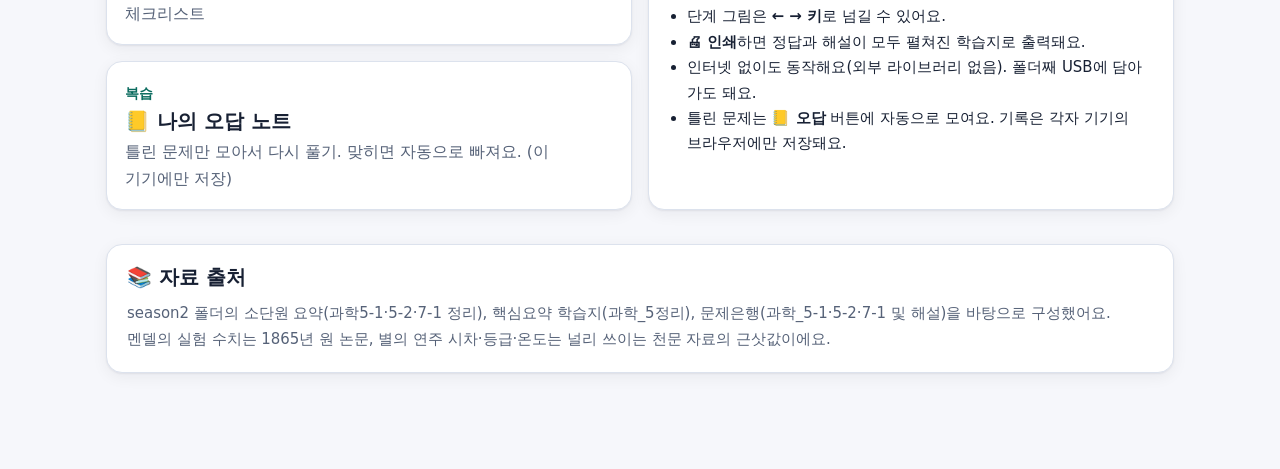
==== commit 55df1d36: "교과서 밖 퀴즈 문항 삭제 - 중기 관찰 시기(01, 총정리), 우성의 의미 OX(04), 검정 교배(04), 적록 색맹(06) 문항 삭제 - 총정리 종합 문제 수 표기 20 → " ====
--- a/index.html
+++ b/index.html
@@ -73,7 +73,7 @@
   <h2><span class="tag">총정리</span> 시험 대비</h2>
   <div class="grid-2">
     <div style="display:grid;gap:16px">
-    <a class="unit-card" href="10-review.html"><span class="n">마무리</span><h3>시험 대비 총정리</h3><p>빈칸 학습지 2종, 헷갈리는 개념 비교, 종합 문제 20, 서술형 7, 최종 체크리스트</p></a>
+    <a class="unit-card" href="10-review.html"><span class="n">마무리</span><h3>시험 대비 총정리</h3><p>빈칸 학습지 2종, 헷갈리는 개념 비교, 종합 문제 19, 서술형 7, 최종 체크리스트</p></a>
     <a class="unit-card" href="wrong-notes.html"><span class="n">복습</span><h3>📒 나의 오답 노트</h3><p>틀린 문제만 모아서 다시 풀기. 맞히면 자동으로 빠져요. (이 기기에만 저장)</p></a>
     </div>
     <div class="card" style="margin:0">
